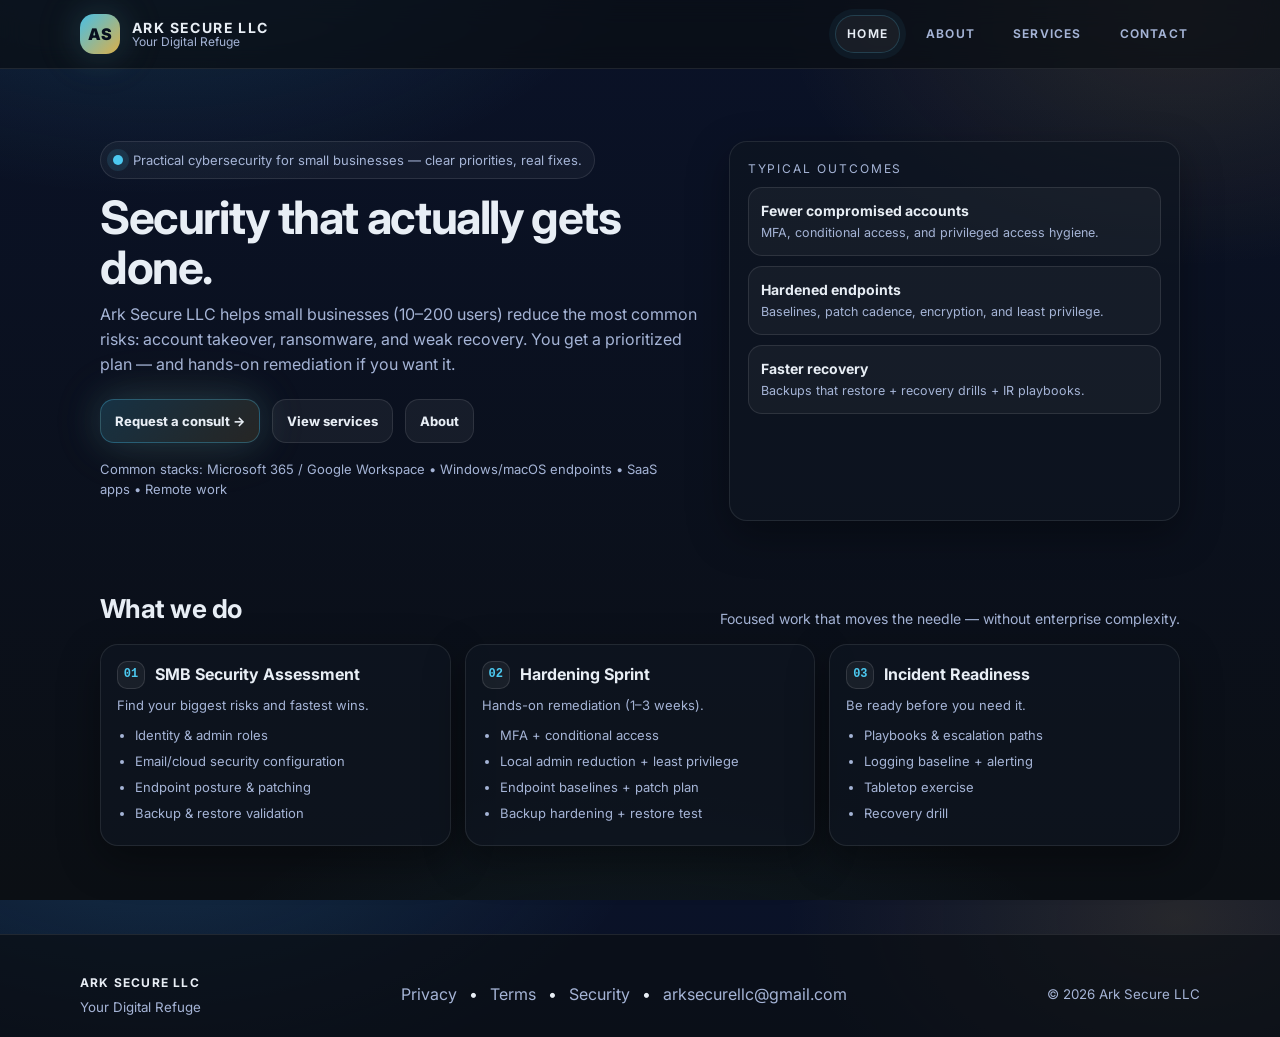
==== index.html @ b8de1283 "Add files via upload" ====
<!DOCTYPE html>
<html lang="en">
<head>
<meta charset="utf-8" />
<meta name="viewport" content="width=device-width, initial-scale=1" />
<link rel="canonical" href="https://arksecure.io/" />
<meta name="description" content="Ark Secure LLC helps small businesses reduce cyber risk with practical assessments, hardening, and incident readiness." />

<link rel="apple-touch-icon" sizes="180x180" href="/assets/favicons/apple-touch-icon.png">
<link rel="icon" type="image/png" sizes="32x32" href="/assets/favicons/favicon-32x32.png">
<link rel="icon" type="image/png" sizes="16x16" href="/assets/favicons/favicon-16x16.png">
<link rel="manifest" href="/assets/favicons/site.webmanifest">
<link rel="shortcut icon" href="/assets/favicons/favicon.ico">
<meta name="theme-color" content="#0a1228">

<meta property="og:title" content="Ark Secure LLC | Your Digital Refuge" />
<meta property="og:description" content="Practical cybersecurity for small businesses: assessments, hardening, and incident readiness." />
<meta property="og:type" content="website" />
<meta property="og:url" content="https://arksecure.io/" />
<meta property="og:image" content="https://arksecure.io/assets/favicons/android-chrome-512x512.png" />

<title>Ark Secure LLC | Your Digital Refuge</title>
<style>
@import url('https://fonts.googleapis.com/css2?family=Inter:wght@400;500;600;700;800&display=swap');

:root{
  --bg:#0b0f14;
  --bg2:#0a1228;
  --surface:rgba(17,26,58,0.72);
  --surface2:rgba(15,22,32,0.72);
  --text:#e8eef5;
  --muted:#a5b4d6;
  --border:rgba(255,255,255,0.09);

  --teal:#4cc9f0;
  --gold:#f2c14e;

  --shadow2: 0 14px 40px rgba(0,0,0,0.35);
  --radius: 18px;
  --max: 1120px;
  --sans: Inter, system-ui, -apple-system, Segoe UI, Roboto, Helvetica, Arial;
  --mono: ui-monospace, SFMono-Regular, Menlo, Monaco, Consolas, "Liberation Mono", "Courier New", monospace;

  --glow: 0 0 36px rgba(76,201,240,0.18), 0 0 60px rgba(242,193,78,0.10);
}

*{box-sizing:border-box}
html,body{height:100%}
body{
  margin:0;
  font-family:var(--sans);
  background:
    radial-gradient(900px 520px at 12% -10%, rgba(76,201,240,0.16), transparent 55%),
    radial-gradient(820px 520px at 92% 2%, rgba(242,193,78,0.12), transparent 48%),
    radial-gradient(900px 520px at 50% 118%, rgba(76,201,240,0.09), transparent 55%),
    linear-gradient(180deg, var(--bg2), var(--bg));
  color:var(--text);
  line-height:1.55;
}

a{color:inherit}
.container{max-width:var(--max); margin:0 auto; padding:0 20px;}
::selection{background: rgba(76,201,240,0.25);}

.nav{
  position:sticky; top:0; z-index:50;
  background: rgba(11,15,20,0.72);
  backdrop-filter: blur(12px);
  border-bottom: 1px solid var(--border);
}
.nav-inner{
  display:flex; align-items:center; justify-content:space-between;
  padding: 14px 0;
  gap: 14px;
}
.brand{
  display:flex; align-items:center; gap:12px;
  text-decoration:none;
  color: var(--text);
}
.brand .mark{
  width:40px; height:40px;
  border-radius:14px;
  background: linear-gradient(135deg, rgba(76,201,240,0.95), rgba(242,193,78,0.90));
  box-shadow: var(--glow);
  display:grid; place-items:center;
  color:#08101f;
  font-weight:900;
  letter-spacing:-0.02em;
}
.brand .name{display:flex; flex-direction:column; line-height:1.1;}
.brand strong{
  font-size:14px;
  letter-spacing:0.10em;
  text-transform:uppercase;
}
.brand span{font-size:12px;color:var(--muted);}

.nav-links{display:flex; gap:14px; align-items:center;}
.nav-links a{
  text-decoration:none;
  color: var(--muted);
  font-weight: 650;
  font-size: 12px;
  letter-spacing: 0.10em;
  text-transform: uppercase;
  padding: 9px 11px;
  border-radius: 999px;
  border: 1px solid transparent;
  transition: background .12s ease, color .12s ease, border-color .12s ease;
}
.nav-links a:hover{
  color: var(--text);
  background: rgba(255,255,255,0.06);
  border-color: rgba(255,255,255,0.07);
}
.nav-links a[aria-current="page"]{
  color: var(--text);
  background: rgba(255,255,255,0.06);
  border-color: rgba(76,201,240,0.20);
  box-shadow: 0 0 0 6px rgba(76,201,240,0.06);
}

.btn{
  display:inline-flex; align-items:center; gap:10px;
  padding: 11px 14px;
  border-radius: 14px;
  border: 1px solid rgba(255,255,255,0.10);
  background: rgba(255,255,255,0.05);
  color: var(--text);
  text-decoration:none;
  font-weight: 750;
  font-size: 13px;
  transition: transform .10s ease, background .12s ease, border-color .12s ease, box-shadow .12s ease;
  will-change: transform;
}
.btn:hover{
  transform: translateY(-1px);
  background: rgba(255,255,255,0.08);
  border-color: rgba(255,255,255,0.14);
}
.btn.primary{
  border-color: rgba(76,201,240,0.30);
  background: linear-gradient(135deg, rgba(76,201,240,0.18), rgba(242,193,78,0.12));
  box-shadow: var(--glow);
}
.btn.primary:hover{
  border-color: rgba(76,201,240,0.45);
  box-shadow: 0 0 42px rgba(76,201,240,0.22), 0 0 70px rgba(242,193,78,0.14);
}

.hero{padding: 72px 0 34px;}
.kicker{
  display:inline-flex; gap:10px; align-items:center;
  border:1px solid rgba(255,255,255,0.10);
  background: rgba(255,255,255,0.04);
  padding: 8px 12px;
  border-radius: 999px;
  color: var(--muted);
  font-size: 13px;
}
.dot{
  width:10px; height:10px; border-radius:50%;
  background: var(--teal);
  box-shadow: 0 0 0 6px rgba(76,201,240,0.12);
}
h1{
  margin: 14px 0 10px;
  font-size: 46px;
  line-height: 1.08;
  letter-spacing: -0.03em;
}
.subhead{
  margin: 0 0 22px;
  color: var(--muted);
  font-size: 16px;
  max-width: 70ch;
}
.actions{display:flex; gap:12px; flex-wrap:wrap; margin-top: 10px;}

.grid{
  display:grid;
  grid-template-columns: 1.15fr 0.85fr;
  gap: 18px;
  align-items: stretch;
}
.card{
  border:1px solid var(--border);
  background: var(--surface2);
  border-radius: var(--radius);
  box-shadow: var(--shadow2);
  overflow:hidden;
}
.card-pad{padding: 18px;}
.mini-title{
  font-size: 12px;
  color: var(--muted);
  letter-spacing: 0.16em;
  text-transform: uppercase;
  margin:0 0 8px;
}
.list{display:grid; gap:10px;}
.item{
  border:1px solid rgba(255,255,255,0.10);
  background: rgba(255,255,255,0.04);
  border-radius: 14px;
  padding: 12px;
}
.item strong{display:block; font-size: 14px;}
.item span{display:block; color: var(--muted); font-size: 12.5px; margin-top:2px;}

section{padding: 34px 0;}
.section-title{
  display:flex; align-items:flex-end; justify-content:space-between;
  gap: 12px; margin-bottom: 14px;
}
.section-title h2{margin:0; font-size: 26px; letter-spacing: -0.02em;}
.section-title p{margin:0; color: var(--muted); font-size: 14px; max-width: 78ch;}

.grid-3{display:grid; grid-template-columns: repeat(3, 1fr); gap: 14px;}
.service{padding: 16px;}
.service h3{
  margin:0 0 6px;
  font-size: 16px;
  display:flex; align-items:center; gap:10px;
}
.icon{
  width:28px; height:28px;
  border-radius: 10px;
  border: 1px solid rgba(255,255,255,0.12);
  background: rgba(255,255,255,0.05);
  display:grid; place-items:center;
  font-family: var(--mono);
  font-size: 12px;
  color: var(--teal);
}
.service p{margin:0; color: var(--muted); font-size: 13px;}
.service ul{margin:10px 0 0; padding-left:18px; color: var(--muted); font-size: 13px;}
.service li{margin:6px 0;}

hr.sep{border:none;border-top: 1px solid rgba(255,255,255,0.10);margin: 18px 0;}

.form{display:grid; grid-template-columns: 1fr 1fr; gap: 14px;}
label{display:block; font-size:12px; color: var(--muted); margin-bottom:6px;}
input, textarea{
  width:100%;
  padding: 12px 12px;
  border-radius: 14px;
  border: 1px solid rgba(255,255,255,0.12);
  background: rgba(255,255,255,0.04);
  color: var(--text);
  font-family: var(--sans);
  outline: none;
}
textarea{min-height: 140px; resize: vertical;}
input:focus, textarea:focus{
  border-color: rgba(76,201,240,0.45);
  box-shadow: 0 0 0 6px rgba(76,201,240,0.10);
}
.note{font-size:12px; color: var(--muted); margin-top: 10px;}

.footer{
  margin-top: 54px;
  border-top: 1px solid var(--border);
  background: rgba(11,15,20,0.72);
}
.footer-inner{
  padding: 34px 0 18px;
  display:flex; align-items:center; justify-content:space-between;
  gap: 14px; flex-wrap:wrap;
}
.footer strong{letter-spacing:0.10em; text-transform:uppercase; font-size:12px;}
.footer small{color: var(--muted);}
.footer-links{display:flex; gap:12px; flex-wrap:wrap;}
.footer-links a{color: var(--muted); text-decoration:none;}
.footer-links a:hover{color: var(--text); text-decoration:underline;}

/* Animations */
.reveal{opacity:0; transform: translateY(10px);}
.reveal.is-visible{opacity:1; transform: translateY(0); transition: opacity .6s ease, transform .6s ease;}
@media (prefers-reduced-motion: reduce){
  .reveal{opacity:1; transform:none;}
  .btn{transition:none}
}

/* Responsive */
@media (max-width: 920px){
  .grid{grid-template-columns: 1fr;}
  h1{font-size: 38px;}
  .grid-3{grid-template-columns: 1fr;}
  .form{grid-template-columns: 1fr;}
  .nav-links{display:none;}
}
</style>
</head>
<body>
<header class="nav">
  <div class="container nav-inner">
    <a class="brand" href="/index.html" aria-label="Ark Secure LLC">
      <div class="mark">AS</div>
      <div class="name">
        <strong>ARK SECURE LLC</strong>
        <span>Your Digital Refuge</span>
      </div>
    </a>

    <nav class="nav-links" aria-label="Primary">
      <a href="/index.html" aria-current="page">Home</a>
      <a href="/about.html">About</a>
      <a href="/services.html">Services</a>
      <a href="/contact.html">Contact</a>
    </nav>
  </div>
</header>
<main>

<section class="hero">
  <div class="container">
    <div class="grid">
      <div>
        <div class="kicker reveal"><span class="dot"></span> Practical cybersecurity for small businesses — clear priorities, real fixes.</div>
        <h1 class="reveal">Security that actually gets done.</h1>
        <p class="subhead reveal">
          Ark Secure LLC helps small businesses (10–200 users) reduce the most common risks:
          account takeover, ransomware, and weak recovery. You get a prioritized plan — and hands-on remediation if you want it.
        </p>

        <div class="actions reveal">
          <a class="btn primary" href="/contact.html">Request a consult →</a>
          <a class="btn" href="/services.html">View services</a>
          <a class="btn" href="/about.html">About</a>
        </div>

        <p class="subhead reveal" style="font-size:13px; margin-top:16px;">
          Common stacks: Microsoft 365 / Google Workspace • Windows/macOS endpoints • SaaS apps • Remote work
        </p>
      </div>

      <aside class="card reveal">
        <div class="card-pad">
          <p class="mini-title">Typical outcomes</p>
          <div class="list">
            <div class="item">
              <strong>Fewer compromised accounts</strong>
              <span>MFA, conditional access, and privileged access hygiene.</span>
            </div>
            <div class="item">
              <strong>Hardened endpoints</strong>
              <span>Baselines, patch cadence, encryption, and least privilege.</span>
            </div>
            <div class="item">
              <strong>Faster recovery</strong>
              <span>Backups that restore + recovery drills + IR playbooks.</span>
            </div>
          </div>
        </div>
      </aside>
    </div>
  </div>
</section>

<section>
  <div class="container">
    <div class="section-title reveal">
      <h2>What we do</h2>
      <p>Focused work that moves the needle — without enterprise complexity.</p>
    </div>

    <div class="grid-3">
      <div class="card service reveal">
        <h3><span class="icon">01</span> SMB Security Assessment</h3>
        <p>Find your biggest risks and fastest wins.</p>
        <ul>
          <li>Identity & admin roles</li>
          <li>Email/cloud security configuration</li>
          <li>Endpoint posture & patching</li>
          <li>Backup & restore validation</li>
        </ul>
      </div>

      <div class="card service reveal">
        <h3><span class="icon">02</span> Hardening Sprint</h3>
        <p>Hands-on remediation (1–3 weeks).</p>
        <ul>
          <li>MFA + conditional access</li>
          <li>Local admin reduction + least privilege</li>
          <li>Endpoint baselines + patch plan</li>
          <li>Backup hardening + restore test</li>
        </ul>
      </div>

      <div class="card service reveal">
        <h3><span class="icon">03</span> Incident Readiness</h3>
        <p>Be ready before you need it.</p>
        <ul>
          <li>Playbooks & escalation paths</li>
          <li>Logging baseline + alerting</li>
          <li>Tabletop exercise</li>
          <li>Recovery drill</li>
        </ul>
      </div>
    </div>
  </div>
</section>

</main>
<footer class="footer">
  <div class="container footer-inner">
    <div>
      <strong>ARK SECURE LLC</strong><br>
      <small>Your Digital Refuge</small>
    </div>

    <div class="footer-links">
      <a href="/privacy.html">Privacy</a>
      <span aria-hidden="true">•</span>
      <a href="/terms.html">Terms</a>
      <span aria-hidden="true">•</span>
      <a href="/security.html">Security</a>
      <span aria-hidden="true">•</span>
      <a href="mailto:arksecurellc@gmail.com">arksecurellc@gmail.com</a>
    </div>

    <small>© 2026 Ark Secure LLC</small>
  </div>
</footer>
<script>
(() => {
  const els = document.querySelectorAll('.reveal');
  if (!('IntersectionObserver' in window)) {
    els.forEach(el => el.classList.add('is-visible'));
    return;
  }
  const io = new IntersectionObserver((entries) => {
    entries.forEach(e => {
      if (e.isIntersecting) e.target.classList.add('is-visible');
    });
  }, { threshold: 0.12 });
  els.forEach(el => io.observe(el));
})();
</script>
</body>
</html>
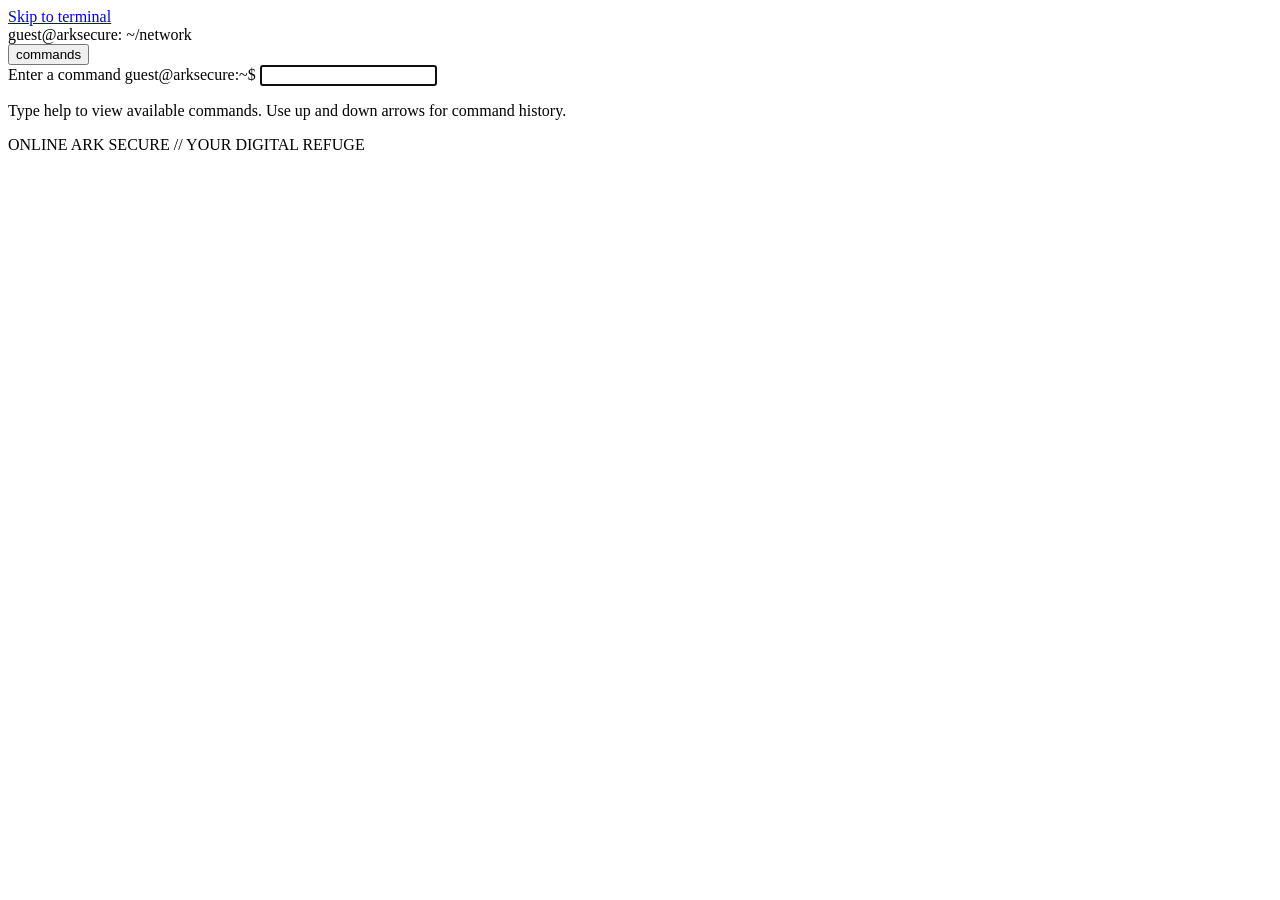
==== commit b24c18e8: "Deleted old files, added new" ====
--- a/index.html
+++ b/index.html
@@ -1,443 +1,42 @@
-<!DOCTYPE html>
+<!doctype html>
 <html lang="en">
 <head>
-<meta charset="utf-8" />
-<meta name="viewport" content="width=device-width, initial-scale=1" />
-<link rel="canonical" href="https://arksecure.io/" />
-<meta name="description" content="Ark Secure LLC helps small businesses reduce cyber risk with practical assessments, hardening, and incident readiness." />
-
-<link rel="apple-touch-icon" sizes="180x180" href="/assets/favicons/apple-touch-icon.png">
-<link rel="icon" type="image/png" sizes="32x32" href="/assets/favicons/favicon-32x32.png">
-<link rel="icon" type="image/png" sizes="16x16" href="/assets/favicons/favicon-16x16.png">
-<link rel="manifest" href="/assets/favicons/site.webmanifest">
-<link rel="shortcut icon" href="/assets/favicons/favicon.ico">
-<meta name="theme-color" content="#0a1228">
-
-<meta property="og:title" content="Ark Secure LLC | Your Digital Refuge" />
-<meta property="og:description" content="Practical cybersecurity for small businesses: assessments, hardening, and incident readiness." />
-<meta property="og:type" content="website" />
-<meta property="og:url" content="https://arksecure.io/" />
-<meta property="og:image" content="https://arksecure.io/assets/favicons/android-chrome-512x512.png" />
-
-<title>Ark Secure LLC | Your Digital Refuge</title>
-<style>
-@import url('https://fonts.googleapis.com/css2?family=Inter:wght@400;500;600;700;800&display=swap');
-
-:root{
-  --bg:#0b0f14;
-  --bg2:#0a1228;
-  --surface:rgba(17,26,58,0.72);
-  --surface2:rgba(15,22,32,0.72);
-  --text:#e8eef5;
-  --muted:#a5b4d6;
-  --border:rgba(255,255,255,0.09);
-
-  --teal:#4cc9f0;
-  --gold:#f2c14e;
-
-  --shadow2: 0 14px 40px rgba(0,0,0,0.35);
-  --radius: 18px;
-  --max: 1120px;
-  --sans: Inter, system-ui, -apple-system, Segoe UI, Roboto, Helvetica, Arial;
-  --mono: ui-monospace, SFMono-Regular, Menlo, Monaco, Consolas, "Liberation Mono", "Courier New", monospace;
-
-  --glow: 0 0 36px rgba(76,201,240,0.18), 0 0 60px rgba(242,193,78,0.10);
-}
-
-*{box-sizing:border-box}
-html,body{height:100%}
-body{
-  margin:0;
-  font-family:var(--sans);
-  background:
-    radial-gradient(900px 520px at 12% -10%, rgba(76,201,240,0.16), transparent 55%),
-    radial-gradient(820px 520px at 92% 2%, rgba(242,193,78,0.12), transparent 48%),
-    radial-gradient(900px 520px at 50% 118%, rgba(76,201,240,0.09), transparent 55%),
-    linear-gradient(180deg, var(--bg2), var(--bg));
-  color:var(--text);
-  line-height:1.55;
-}
-
-a{color:inherit}
-.container{max-width:var(--max); margin:0 auto; padding:0 20px;}
-::selection{background: rgba(76,201,240,0.25);}
-
-.nav{
-  position:sticky; top:0; z-index:50;
-  background: rgba(11,15,20,0.72);
-  backdrop-filter: blur(12px);
-  border-bottom: 1px solid var(--border);
-}
-.nav-inner{
-  display:flex; align-items:center; justify-content:space-between;
-  padding: 14px 0;
-  gap: 14px;
-}
-.brand{
-  display:flex; align-items:center; gap:12px;
-  text-decoration:none;
-  color: var(--text);
-}
-.brand .mark{
-  width:40px; height:40px;
-  border-radius:14px;
-  background: linear-gradient(135deg, rgba(76,201,240,0.95), rgba(242,193,78,0.90));
-  box-shadow: var(--glow);
-  display:grid; place-items:center;
-  color:#08101f;
-  font-weight:900;
-  letter-spacing:-0.02em;
-}
-.brand .name{display:flex; flex-direction:column; line-height:1.1;}
-.brand strong{
-  font-size:14px;
-  letter-spacing:0.10em;
-  text-transform:uppercase;
-}
-.brand span{font-size:12px;color:var(--muted);}
-
-.nav-links{display:flex; gap:14px; align-items:center;}
-.nav-links a{
-  text-decoration:none;
-  color: var(--muted);
-  font-weight: 650;
-  font-size: 12px;
-  letter-spacing: 0.10em;
-  text-transform: uppercase;
-  padding: 9px 11px;
-  border-radius: 999px;
-  border: 1px solid transparent;
-  transition: background .12s ease, color .12s ease, border-color .12s ease;
-}
-.nav-links a:hover{
-  color: var(--text);
-  background: rgba(255,255,255,0.06);
-  border-color: rgba(255,255,255,0.07);
-}
-.nav-links a[aria-current="page"]{
-  color: var(--text);
-  background: rgba(255,255,255,0.06);
-  border-color: rgba(76,201,240,0.20);
-  box-shadow: 0 0 0 6px rgba(76,201,240,0.06);
-}
-
-.btn{
-  display:inline-flex; align-items:center; gap:10px;
-  padding: 11px 14px;
-  border-radius: 14px;
-  border: 1px solid rgba(255,255,255,0.10);
-  background: rgba(255,255,255,0.05);
-  color: var(--text);
-  text-decoration:none;
-  font-weight: 750;
-  font-size: 13px;
-  transition: transform .10s ease, background .12s ease, border-color .12s ease, box-shadow .12s ease;
-  will-change: transform;
-}
-.btn:hover{
-  transform: translateY(-1px);
-  background: rgba(255,255,255,0.08);
-  border-color: rgba(255,255,255,0.14);
-}
-.btn.primary{
-  border-color: rgba(76,201,240,0.30);
-  background: linear-gradient(135deg, rgba(76,201,240,0.18), rgba(242,193,78,0.12));
-  box-shadow: var(--glow);
-}
-.btn.primary:hover{
-  border-color: rgba(76,201,240,0.45);
-  box-shadow: 0 0 42px rgba(76,201,240,0.22), 0 0 70px rgba(242,193,78,0.14);
-}
-
-.hero{padding: 72px 0 34px;}
-.kicker{
-  display:inline-flex; gap:10px; align-items:center;
-  border:1px solid rgba(255,255,255,0.10);
-  background: rgba(255,255,255,0.04);
-  padding: 8px 12px;
-  border-radius: 999px;
-  color: var(--muted);
-  font-size: 13px;
-}
-.dot{
-  width:10px; height:10px; border-radius:50%;
-  background: var(--teal);
-  box-shadow: 0 0 0 6px rgba(76,201,240,0.12);
-}
-h1{
-  margin: 14px 0 10px;
-  font-size: 46px;
-  line-height: 1.08;
-  letter-spacing: -0.03em;
-}
-.subhead{
-  margin: 0 0 22px;
-  color: var(--muted);
-  font-size: 16px;
-  max-width: 70ch;
-}
-.actions{display:flex; gap:12px; flex-wrap:wrap; margin-top: 10px;}
-
-.grid{
-  display:grid;
-  grid-template-columns: 1.15fr 0.85fr;
-  gap: 18px;
-  align-items: stretch;
-}
-.card{
-  border:1px solid var(--border);
-  background: var(--surface2);
-  border-radius: var(--radius);
-  box-shadow: var(--shadow2);
-  overflow:hidden;
-}
-.card-pad{padding: 18px;}
-.mini-title{
-  font-size: 12px;
-  color: var(--muted);
-  letter-spacing: 0.16em;
-  text-transform: uppercase;
-  margin:0 0 8px;
-}
-.list{display:grid; gap:10px;}
-.item{
-  border:1px solid rgba(255,255,255,0.10);
-  background: rgba(255,255,255,0.04);
-  border-radius: 14px;
-  padding: 12px;
-}
-.item strong{display:block; font-size: 14px;}
-.item span{display:block; color: var(--muted); font-size: 12.5px; margin-top:2px;}
-
-section{padding: 34px 0;}
-.section-title{
-  display:flex; align-items:flex-end; justify-content:space-between;
-  gap: 12px; margin-bottom: 14px;
-}
-.section-title h2{margin:0; font-size: 26px; letter-spacing: -0.02em;}
-.section-title p{margin:0; color: var(--muted); font-size: 14px; max-width: 78ch;}
-
-.grid-3{display:grid; grid-template-columns: repeat(3, 1fr); gap: 14px;}
-.service{padding: 16px;}
-.service h3{
-  margin:0 0 6px;
-  font-size: 16px;
-  display:flex; align-items:center; gap:10px;
-}
-.icon{
-  width:28px; height:28px;
-  border-radius: 10px;
-  border: 1px solid rgba(255,255,255,0.12);
-  background: rgba(255,255,255,0.05);
-  display:grid; place-items:center;
-  font-family: var(--mono);
-  font-size: 12px;
-  color: var(--teal);
-}
-.service p{margin:0; color: var(--muted); font-size: 13px;}
-.service ul{margin:10px 0 0; padding-left:18px; color: var(--muted); font-size: 13px;}
-.service li{margin:6px 0;}
-
-hr.sep{border:none;border-top: 1px solid rgba(255,255,255,0.10);margin: 18px 0;}
-
-.form{display:grid; grid-template-columns: 1fr 1fr; gap: 14px;}
-label{display:block; font-size:12px; color: var(--muted); margin-bottom:6px;}
-input, textarea{
-  width:100%;
-  padding: 12px 12px;
-  border-radius: 14px;
-  border: 1px solid rgba(255,255,255,0.12);
-  background: rgba(255,255,255,0.04);
-  color: var(--text);
-  font-family: var(--sans);
-  outline: none;
-}
-textarea{min-height: 140px; resize: vertical;}
-input:focus, textarea:focus{
-  border-color: rgba(76,201,240,0.45);
-  box-shadow: 0 0 0 6px rgba(76,201,240,0.10);
-}
-.note{font-size:12px; color: var(--muted); margin-top: 10px;}
-
-.footer{
-  margin-top: 54px;
-  border-top: 1px solid var(--border);
-  background: rgba(11,15,20,0.72);
-}
-.footer-inner{
-  padding: 34px 0 18px;
-  display:flex; align-items:center; justify-content:space-between;
-  gap: 14px; flex-wrap:wrap;
-}
-.footer strong{letter-spacing:0.10em; text-transform:uppercase; font-size:12px;}
-.footer small{color: var(--muted);}
-.footer-links{display:flex; gap:12px; flex-wrap:wrap;}
-.footer-links a{color: var(--muted); text-decoration:none;}
-.footer-links a:hover{color: var(--text); text-decoration:underline;}
-
-/* Animations */
-.reveal{opacity:0; transform: translateY(10px);}
-.reveal.is-visible{opacity:1; transform: translateY(0); transition: opacity .6s ease, transform .6s ease;}
-@media (prefers-reduced-motion: reduce){
-  .reveal{opacity:1; transform:none;}
-  .btn{transition:none}
-}
-
-/* Responsive */
-@media (max-width: 920px){
-  .grid{grid-template-columns: 1fr;}
-  h1{font-size: 38px;}
-  .grid-3{grid-template-columns: 1fr;}
-  .form{grid-template-columns: 1fr;}
-  .nav-links{display:none;}
-}
-</style>
+  <meta charset="utf-8">
+  <meta name="viewport" content="width=device-width,initial-scale=1">
+  <meta name="description" content="Ark Secure — Joseph Cilenti's terminal-style networking hub for cybersecurity, Linux, networking, software, AI, radio, and maker projects.">
+  <meta name="theme-color" content="#0b0f18">
+  <title>Ark Secure // Terminal</title>
+  <link rel="icon" href="assets/favicon.svg" type="image/svg+xml">
+  <link rel="stylesheet" href="assets/css/site.css">
 </head>
 <body>
-<header class="nav">
-  <div class="container nav-inner">
-    <a class="brand" href="/index.html" aria-label="Ark Secure LLC">
-      <div class="mark">AS</div>
-      <div class="name">
-        <strong>ARK SECURE LLC</strong>
-        <span>Your Digital Refuge</span>
-      </div>
-    </a>
+  <a class="skip-link" href="#terminal-input">Skip to terminal</a>
+  <div class="noise" aria-hidden="true"></div>
+  <main class="shell" aria-label="Ark Secure interactive terminal">
+    <header class="window-bar">
+      <div class="window-controls" aria-hidden="true"><span></span><span></span><span></span></div>
+      <div class="window-title">guest@arksecure: ~/network</div>
+      <button id="mobile-help" class="utility-button" type="button">commands</button>
+    </header>
 
-    <nav class="nav-links" aria-label="Primary">
-      <a href="/index.html" aria-current="page">Home</a>
-      <a href="/about.html">About</a>
-      <a href="/services.html">Services</a>
-      <a href="/contact.html">Contact</a>
-    </nav>
-  </div>
-</header>
-<main>
+    <section id="terminal" class="terminal" role="log" aria-live="polite" aria-label="Terminal output">
+      <div id="output"></div>
+      <form id="terminal-form" class="prompt-line" autocomplete="off">
+        <label class="sr-only" for="terminal-input">Enter a command</label>
+        <span class="prompt-user">guest@arksecure</span><span class="prompt-separator">:</span><span class="prompt-path">~</span><span class="prompt-symbol">$</span>
+        <input id="terminal-input" name="command" type="text" inputmode="text" autocapitalize="none" spellcheck="false" aria-describedby="input-hint" autofocus>
+      </form>
+      <p id="input-hint" class="sr-only">Type help to view available commands. Use up and down arrows for command history.</p>
+    </section>
 
-<section class="hero">
-  <div class="container">
-    <div class="grid">
-      <div>
-        <div class="kicker reveal"><span class="dot"></span> Practical cybersecurity for small businesses — clear priorities, real fixes.</div>
-        <h1 class="reveal">Security that actually gets done.</h1>
-        <p class="subhead reveal">
-          Ark Secure LLC helps small businesses (10–200 users) reduce the most common risks:
-          account takeover, ransomware, and weak recovery. You get a prioritized plan — and hands-on remediation if you want it.
-        </p>
-
-        <div class="actions reveal">
-          <a class="btn primary" href="/contact.html">Request a consult →</a>
-          <a class="btn" href="/services.html">View services</a>
-          <a class="btn" href="/about.html">About</a>
-        </div>
-
-        <p class="subhead reveal" style="font-size:13px; margin-top:16px;">
-          Common stacks: Microsoft 365 / Google Workspace • Windows/macOS endpoints • SaaS apps • Remote work
-        </p>
-      </div>
-
-      <aside class="card reveal">
-        <div class="card-pad">
-          <p class="mini-title">Typical outcomes</p>
-          <div class="list">
-            <div class="item">
-              <strong>Fewer compromised accounts</strong>
-              <span>MFA, conditional access, and privileged access hygiene.</span>
-            </div>
-            <div class="item">
-              <strong>Hardened endpoints</strong>
-              <span>Baselines, patch cadence, encryption, and least privilege.</span>
-            </div>
-            <div class="item">
-              <strong>Faster recovery</strong>
-              <span>Backups that restore + recovery drills + IR playbooks.</span>
-            </div>
-          </div>
-        </div>
-      </aside>
-    </div>
-  </div>
-</section>
-
-<section>
-  <div class="container">
-    <div class="section-title reveal">
-      <h2>What we do</h2>
-      <p>Focused work that moves the needle — without enterprise complexity.</p>
-    </div>
-
-    <div class="grid-3">
-      <div class="card service reveal">
-        <h3><span class="icon">01</span> SMB Security Assessment</h3>
-        <p>Find your biggest risks and fastest wins.</p>
-        <ul>
-          <li>Identity & admin roles</li>
-          <li>Email/cloud security configuration</li>
-          <li>Endpoint posture & patching</li>
-          <li>Backup & restore validation</li>
-        </ul>
-      </div>
-
-      <div class="card service reveal">
-        <h3><span class="icon">02</span> Hardening Sprint</h3>
-        <p>Hands-on remediation (1–3 weeks).</p>
-        <ul>
-          <li>MFA + conditional access</li>
-          <li>Local admin reduction + least privilege</li>
-          <li>Endpoint baselines + patch plan</li>
-          <li>Backup hardening + restore test</li>
-        </ul>
-      </div>
-
-      <div class="card service reveal">
-        <h3><span class="icon">03</span> Incident Readiness</h3>
-        <p>Be ready before you need it.</p>
-        <ul>
-          <li>Playbooks & escalation paths</li>
-          <li>Logging baseline + alerting</li>
-          <li>Tabletop exercise</li>
-          <li>Recovery drill</li>
-        </ul>
-      </div>
-    </div>
-  </div>
-</section>
-
-</main>
-<footer class="footer">
-  <div class="container footer-inner">
-    <div>
-      <strong>ARK SECURE LLC</strong><br>
-      <small>Your Digital Refuge</small>
-    </div>
-
-    <div class="footer-links">
-      <a href="/privacy.html">Privacy</a>
-      <span aria-hidden="true">•</span>
-      <a href="/terms.html">Terms</a>
-      <span aria-hidden="true">•</span>
-      <a href="/security.html">Security</a>
-      <span aria-hidden="true">•</span>
-      <a href="mailto:arksecurellc@gmail.com">arksecurellc@gmail.com</a>
-    </div>
-
-    <small>© 2026 Ark Secure LLC</small>
-  </div>
-</footer>
-<script>
-(() => {
-  const els = document.querySelectorAll('.reveal');
-  if (!('IntersectionObserver' in window)) {
-    els.forEach(el => el.classList.add('is-visible'));
-    return;
-  }
-  const io = new IntersectionObserver((entries) => {
-    entries.forEach(e => {
-      if (e.isIntersecting) e.target.classList.add('is-visible');
-    });
-  }, { threshold: 0.12 });
-  els.forEach(el => io.observe(el));
-})();
-</script>
+    <footer class="status-bar">
+      <span><span class="status-dot"></span> ONLINE</span>
+      <span>ARK SECURE // YOUR DIGITAL REFUGE</span>
+      <span id="clock" aria-label="Current local time"></span>
+    </footer>
+  </main>
+  <noscript><p class="noscript">JavaScript is required for the interactive terminal. Visit <a href="about.html">About</a> or <a href="projects.html">Projects</a>.</p></noscript>
+  <script src="assets/js/config.js"></script>
+  <script src="assets/js/terminal.js"></script>
 </body>
 </html>
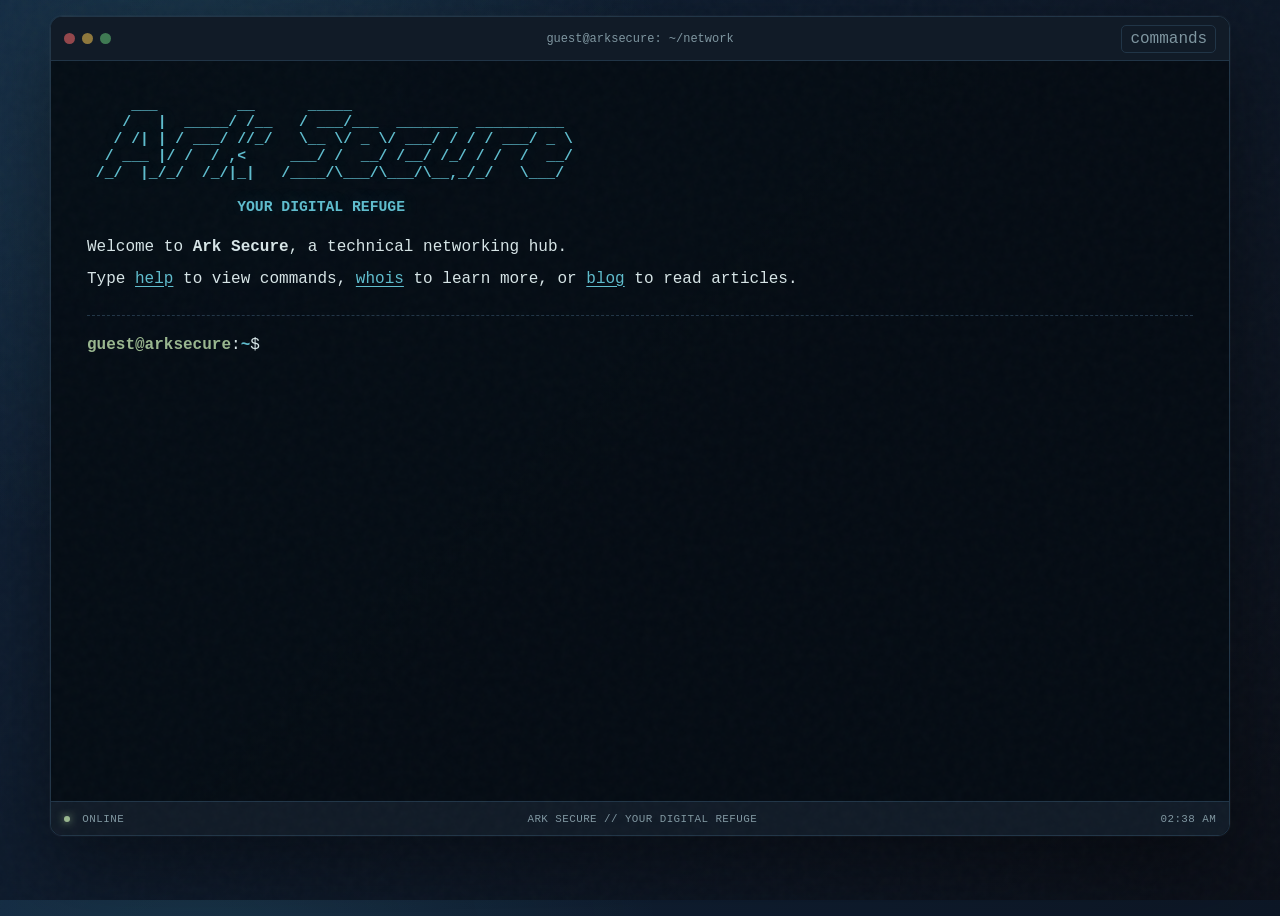
==== commit 73d8324d: "Added blog support" ====
--- a/index.html
+++ b/index.html
@@ -39,4 +39,4 @@
   <script src="assets/js/config.js"></script>
   <script src="assets/js/terminal.js"></script>
 </body>
-</html>
+</html>
--- a/assets/css/site.css
+++ b/assets/css/site.css
@@ -0,0 +1,32 @@
+:root {
+  --bg-start:#10233a; --bg-end:#0b0f18; --panel:rgba(5,12,20,.94);
+  --panel-2:#111b27; --line:#213547; --text:#d7e5e7; --muted:#7f96a0;
+  --cyan:#5fbdce; --green:#99b78f; --error:#ff7b86; --shadow:rgba(0,0,0,.45);
+  color-scheme:dark;
+}
+:root.light-theme {
+  --bg-start:#d9e7e8; --bg-end:#a9bcc1; --panel:rgba(245,250,250,.96);
+  --panel-2:#e5eeee; --line:#a7bdc3; --text:#16262c; --muted:#536b73;
+  --cyan:#176f82; --green:#466f39; --error:#a52b38; --shadow:rgba(10,35,45,.2);
+  color-scheme:light;
+}
+*{box-sizing:border-box} html,body{height:100%} body{margin:0;overflow:hidden;background:radial-gradient(circle at 15% 10%,rgba(95,189,206,.13),transparent 35%),linear-gradient(135deg,var(--bg-start),var(--bg-end));color:var(--text);font-family:"SFMono-Regular",Consolas,"Liberation Mono",Menlo,monospace}
+a{color:var(--cyan);text-underline-offset:.2em} a:hover{color:var(--green)} button,input{font:inherit}.skip-link{position:fixed;left:1rem;top:-4rem;z-index:10;background:var(--text);color:var(--panel);padding:.6rem 1rem}.skip-link:focus{top:1rem}.sr-only{position:absolute;width:1px;height:1px;padding:0;margin:-1px;overflow:hidden;clip:rect(0,0,0,0);white-space:nowrap;border:0}.noise{position:fixed;inset:0;pointer-events:none;opacity:.035;background-image:url("data:image/svg+xml,%3Csvg viewBox='0 0 120 120' xmlns='http://www.w3.org/2000/svg'%3E%3Cfilter id='n'%3E%3CfeTurbulence type='fractalNoise' baseFrequency='.9' numOctaves='3' stitchTiles='stitch'/%3E%3C/filter%3E%3Crect width='100%25' height='100%25' filter='url(%23n)' opacity='.7'/%3E%3C/svg%3E")}
+.shell{width:min(1180px,calc(100% - 2rem));height:min(820px,calc(100% - 2rem));margin:1rem auto;border:1px solid var(--line);border-radius:12px;overflow:hidden;display:grid;grid-template-rows:44px 1fr 34px;background:var(--panel);box-shadow:0 28px 80px var(--shadow),0 0 0 1px rgba(255,255,255,.03)}
+.window-bar,.status-bar{display:flex;align-items:center;background:var(--panel-2);border-color:var(--line)}.window-bar{border-bottom:1px solid var(--line);padding:0 .8rem;position:relative}.window-controls{display:flex;gap:.45rem}.window-controls span{width:11px;height:11px;border-radius:50%;background:var(--muted);opacity:.55}.window-controls span:first-child{background:#ff6b6b}.window-controls span:nth-child(2){background:#f5c451}.window-controls span:nth-child(3){background:#66c879}.window-title{position:absolute;left:50%;transform:translateX(-50%);font-size:.75rem;color:var(--muted);white-space:nowrap}.utility-button{margin-left:auto;border:1px solid var(--line);background:transparent;color:var(--muted);border-radius:5px;padding:.25rem .5rem;cursor:pointer}.utility-button:hover{color:var(--text);border-color:var(--cyan)}
+.terminal{overflow:auto;padding:clamp(1rem,3vw,2.25rem);scrollbar-color:var(--line) transparent;line-height:1.55}.output-block{margin:0 0 1.1rem}.output-block p{margin:.45rem 0;max-width:80ch}.welcome{padding-bottom:1rem;border-bottom:1px dashed var(--line)}.ascii-banner{color:var(--cyan);font-weight:700;line-height:1.15;font-size:clamp(.46rem,1.25vw,.92rem);white-space:pre;overflow:hidden;margin:0 0 1.2rem;text-shadow:0 0 18px rgba(95,189,206,.24)}.prompt-line,.echo{display:flex;align-items:baseline;gap:0;white-space:nowrap}.prompt-user{color:var(--green);font-weight:700}.prompt-separator,.prompt-symbol{color:var(--text)}.prompt-path{color:var(--cyan);font-weight:700}.prompt-symbol{margin-right:.55rem}.prompt-line input{flex:1;min-width:0;border:0;outline:0;background:transparent;color:var(--text);caret-color:var(--cyan);padding:0}.muted{color:var(--muted)}.error{color:var(--error)}code{color:var(--green);background:var(--panel-2);padding:.08rem .32rem;border-radius:4px}.inline-command{border:0;background:none;padding:0;color:var(--cyan);text-decoration:underline;text-underline-offset:.2em;cursor:pointer}.inline-command:hover{color:var(--green)}
+.command-grid{display:grid;grid-template-columns:minmax(7rem,10rem) 1fr;gap:.3rem 1rem;max-width:64rem}.command-grid>span:nth-child(odd){color:var(--green);font-weight:700}.terminal-list{padding-left:1.3rem}.terminal-list li::marker{color:var(--cyan)}.project-list{display:grid;gap:.8rem;max-width:70rem}.project-list article{display:grid;grid-template-columns:3rem 1fr;gap:.75rem;padding:.8rem;border:1px solid var(--line);border-radius:7px;background:rgba(255,255,255,.018)}.project-list h3,.project-detail h3{margin:0;color:var(--green);font-size:1rem}.project-list p{margin:.2rem 0}.project-number{color:var(--cyan)}.history-list{padding-left:3rem}.history-list li::marker{color:var(--muted)}.mini-fetch{color:var(--green)}
+.status-bar{justify-content:space-between;border-top:1px solid var(--line);padding:0 .8rem;color:var(--muted);font-size:.68rem;letter-spacing:.04em}.status-dot{display:inline-block;width:6px;height:6px;border-radius:50%;background:var(--green);box-shadow:0 0 8px var(--green);margin-right:.35rem}.noscript{position:fixed;inset:auto 1rem 1rem;background:var(--panel);padding:1rem;border:1px solid var(--line)}
+.page{overflow:auto}.page .shell{height:auto;min-height:calc(100% - 2rem)}.content{padding:clamp(1.25rem,5vw,4rem);overflow:auto}.content h1{font-size:clamp(2rem,6vw,5rem);margin:.1em 0;color:var(--cyan);letter-spacing:-.06em}.eyebrow{color:var(--green);text-transform:uppercase;letter-spacing:.15em}.lede{font-size:clamp(1rem,2vw,1.35rem);max-width:68ch;color:var(--muted)}.content-grid{display:grid;grid-template-columns:1fr 1fr;gap:1rem;margin-top:2rem}.card{border:1px solid var(--line);background:rgba(255,255,255,.018);padding:1.2rem;border-radius:8px}.card h2{color:var(--green);margin-top:0}.back-link{display:inline-block;margin-bottom:1rem}.page-footer{margin-top:3rem;padding-top:1rem;border-top:1px solid var(--line);color:var(--muted)}
+@media(max-width:700px){body{overflow:hidden}.shell{width:100%;height:100%;margin:0;border:0;border-radius:0}.window-title{display:none}.status-bar span:nth-child(2){display:none}.terminal{padding:1rem}.ascii-banner{font-size:clamp(.38rem,1.75vw,.62rem)}.command-grid{grid-template-columns:6.5rem 1fr;font-size:.85rem}.content-grid{grid-template-columns:1fr}.page .shell{min-height:100%}}
+@media(prefers-reduced-motion:no-preference){.status-dot{animation:pulse 2s infinite}@keyframes pulse{50%{opacity:.35}}}
+
+/* Blog */
+.blog-toolbar{margin:2rem 0 1rem;max-width:48rem}.blog-toolbar label{display:block;margin-bottom:.45rem;color:var(--green);font-weight:700}.blog-toolbar input{width:100%;border:1px solid var(--line);border-radius:6px;background:var(--panel-2);color:var(--text);padding:.7rem .85rem;outline:0}.blog-toolbar input:focus{border-color:var(--cyan);box-shadow:0 0 0 2px rgba(95,189,206,.12)}
+.blog-grid{display:grid;gap:1rem;margin-top:1rem;max-width:72rem}.blog-card{border:1px solid var(--line);background:rgba(255,255,255,.018);padding:1.25rem;border-radius:8px}.blog-card h2{margin:.25rem 0 .65rem;font-size:clamp(1.15rem,2vw,1.55rem)}.blog-card h2 a{color:var(--green);text-decoration:none}.blog-card h2 a:hover{color:var(--cyan);text-decoration:underline}.blog-card p{max-width:72ch}.blog-card-meta,.blog-meta{color:var(--muted);font-size:.78rem;text-transform:uppercase;letter-spacing:.06em}
+.blog-list{display:grid;gap:.8rem;max-width:70rem}.blog-list article{display:grid;grid-template-columns:3rem 1fr;gap:.75rem;padding:.8rem;border:1px solid var(--line);border-radius:7px;background:rgba(255,255,255,.018)}.blog-list h3{margin:0;color:var(--green);font-size:1rem}.blog-list p{margin:.2rem 0}.blog-number{color:var(--cyan)}
+
+/* Long-form articles */
+.article-content{max-width:100%}.article-nav{display:flex;justify-content:space-between;gap:1rem}.article-meta{display:flex;flex-wrap:wrap;gap:.5rem 1.25rem;margin:1rem 0 1.5rem;color:var(--muted);font-size:.78rem;text-transform:uppercase;letter-spacing:.06em}.article-meta span:not(:last-child)::after{content:" //";color:var(--line);margin-left:1.25rem}.article-body{max-width:76ch;margin-top:2.5rem;font-family:system-ui,-apple-system,BlinkMacSystemFont,"Segoe UI",sans-serif;font-size:1.05rem;line-height:1.82}.article-body p{margin:0 0 1.4rem}.article-body h2,.article-body h3{font-family:"SFMono-Regular",Consolas,"Liberation Mono",Menlo,monospace;color:var(--green);line-height:1.3;margin-top:2.2rem}.article-body blockquote{margin:1.5rem 0;padding:.2rem 0 .2rem 1.2rem;border-left:3px solid var(--cyan);color:var(--muted)}.article-body pre{overflow:auto;border:1px solid var(--line);border-radius:7px;background:var(--panel-2);padding:1rem;font-family:"SFMono-Regular",Consolas,"Liberation Mono",Menlo,monospace;font-size:.9rem;line-height:1.55}.article-body pre code{background:none;padding:0}.draft-note{margin-top:2rem;padding:1rem;border:1px dashed var(--line);border-radius:7px;color:var(--muted);font-family:"SFMono-Regular",Consolas,"Liberation Mono",Menlo,monospace;font-size:.9rem}.article-footer{display:flex;justify-content:space-between;gap:1rem;flex-wrap:wrap}
+
+@media(max-width:700px){.article-nav{align-items:flex-start}.article-meta{display:grid;gap:.4rem}.article-meta span:not(:last-child)::after{content:"";margin:0}.article-body{font-size:1rem;line-height:1.72}.blog-list article{grid-template-columns:2.4rem 1fr}}
